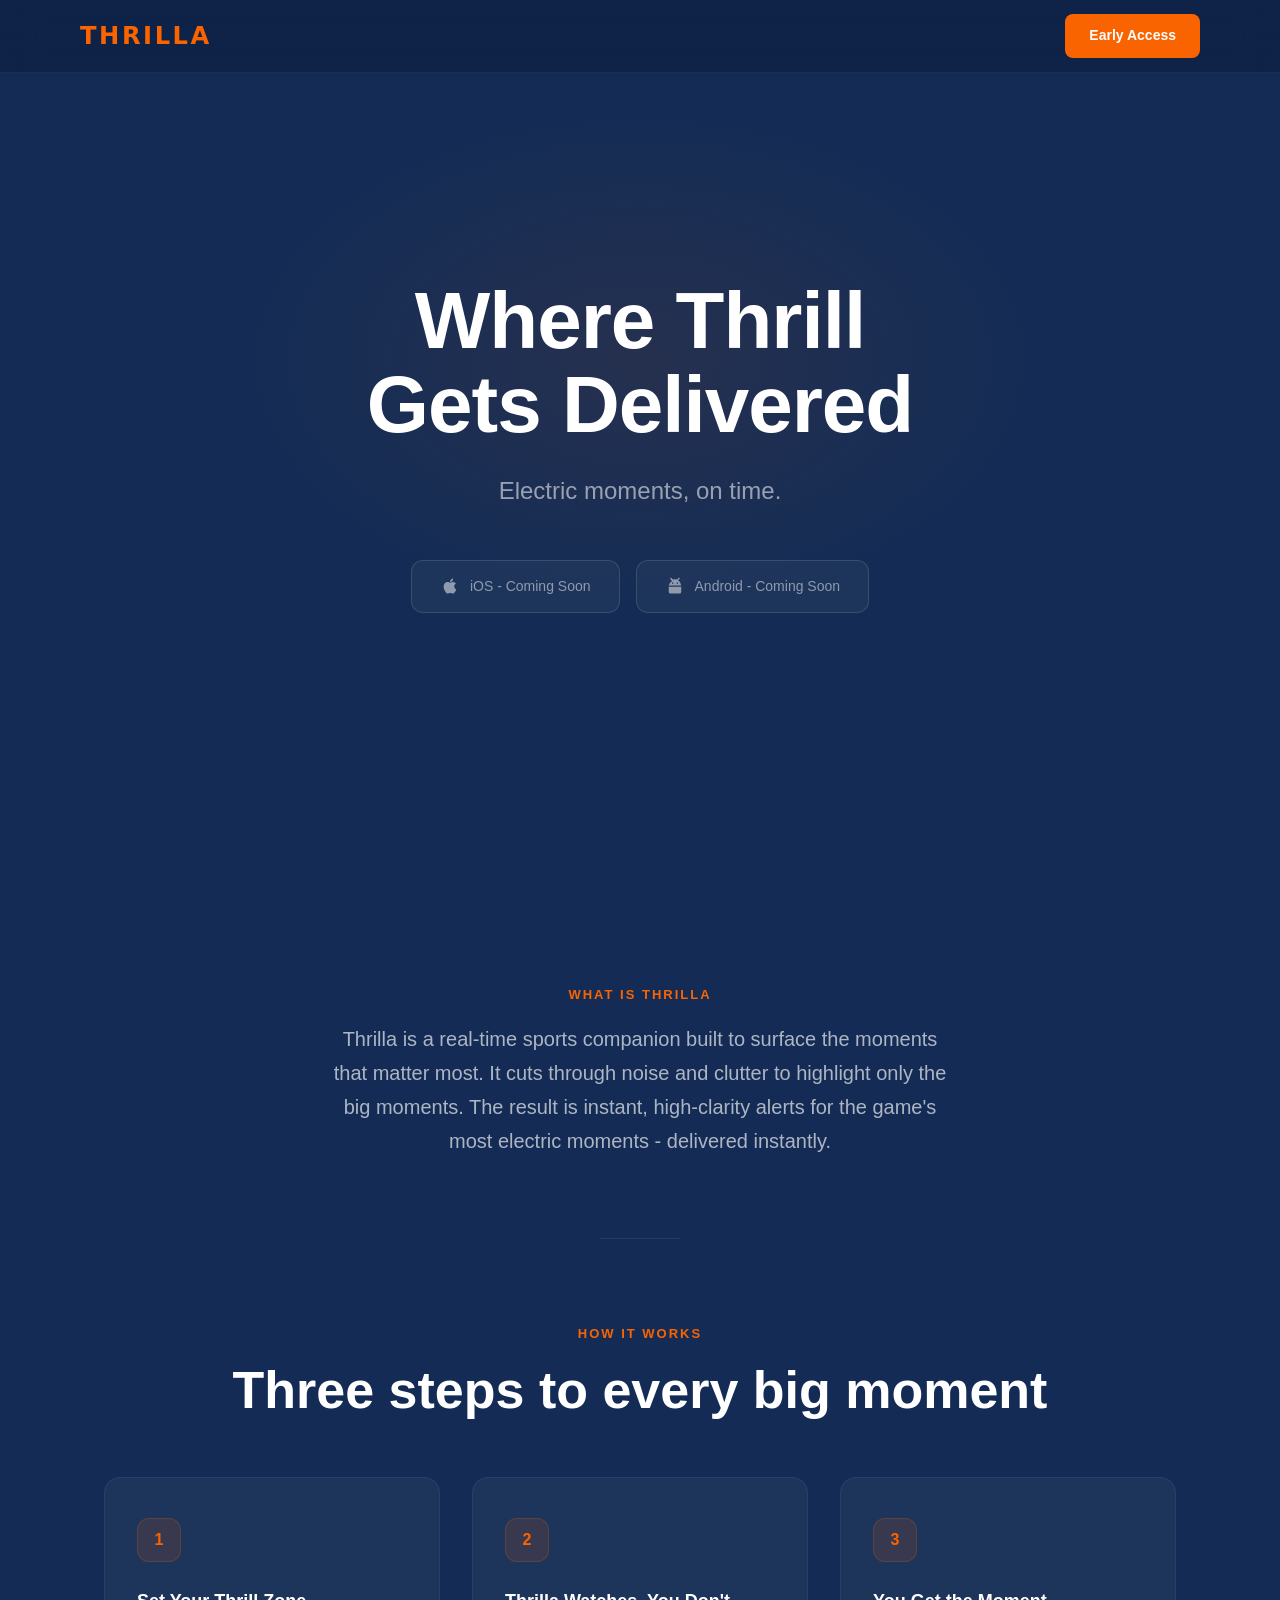
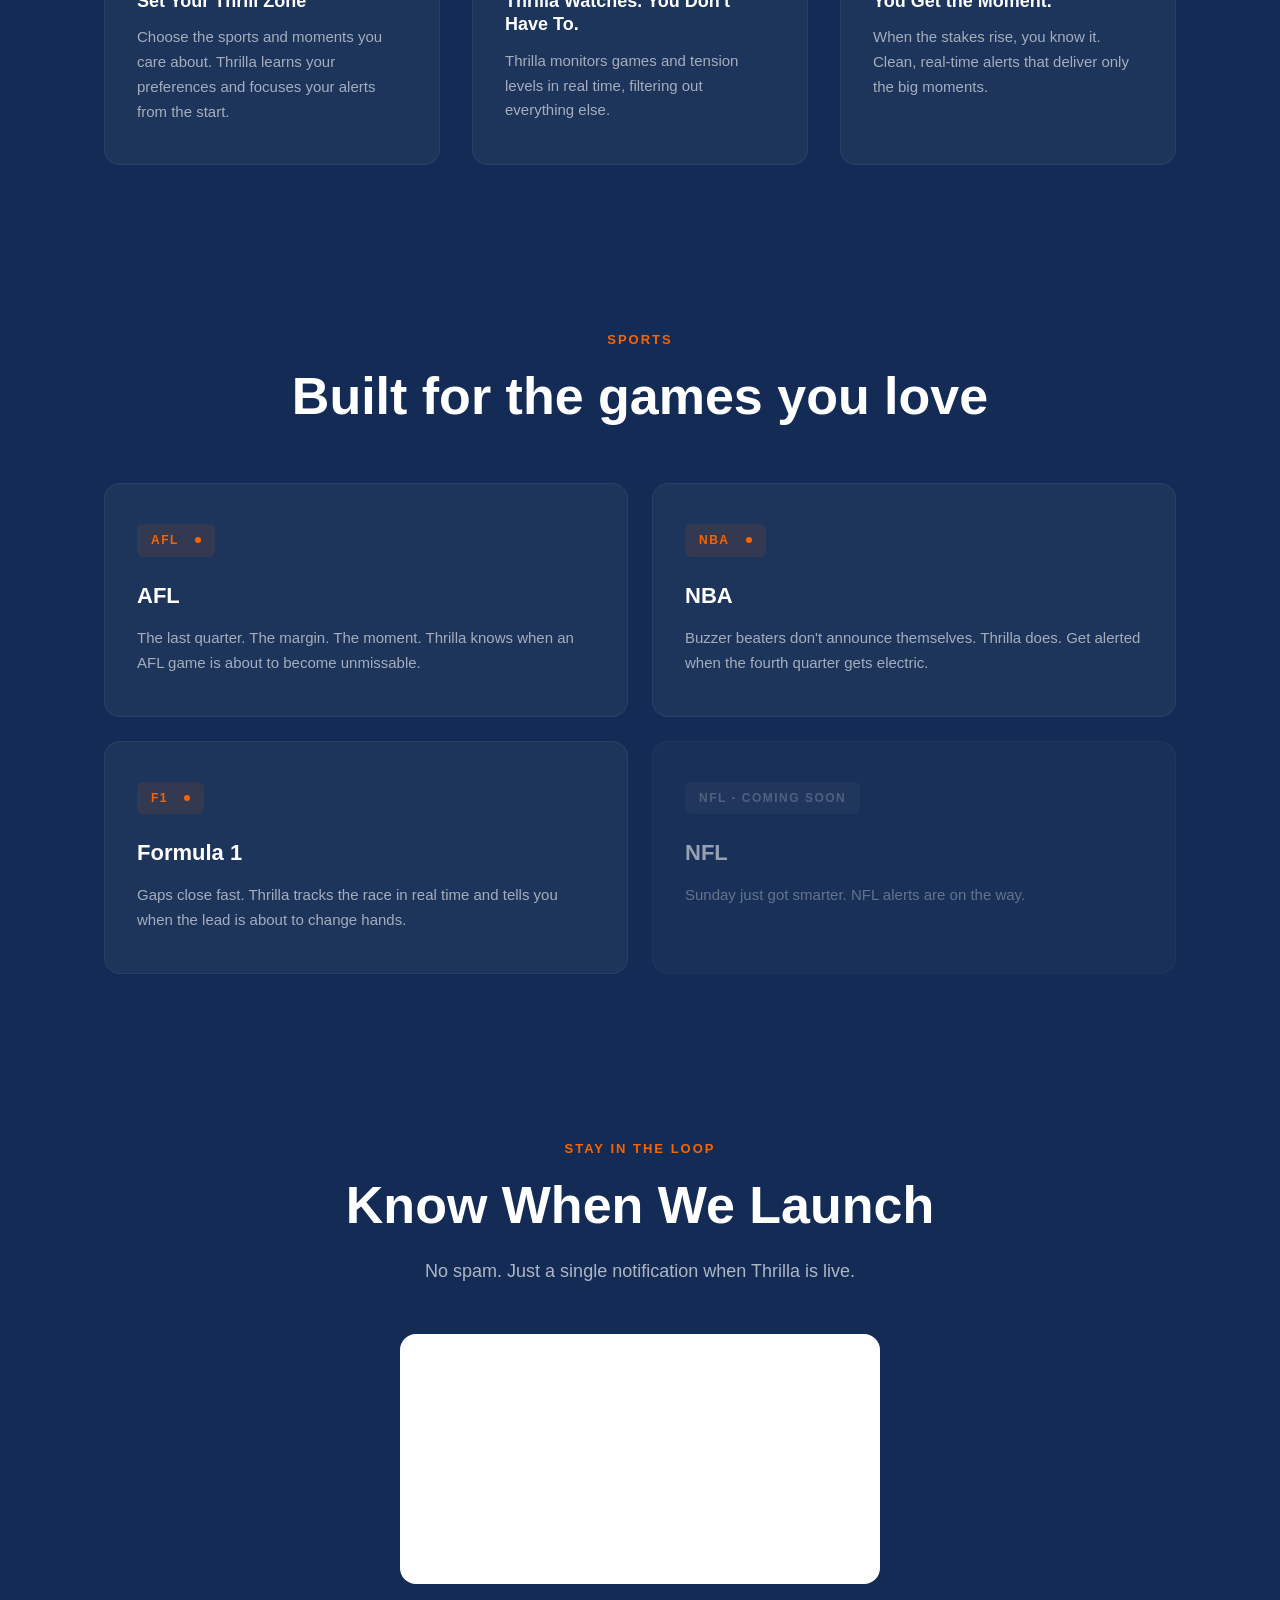
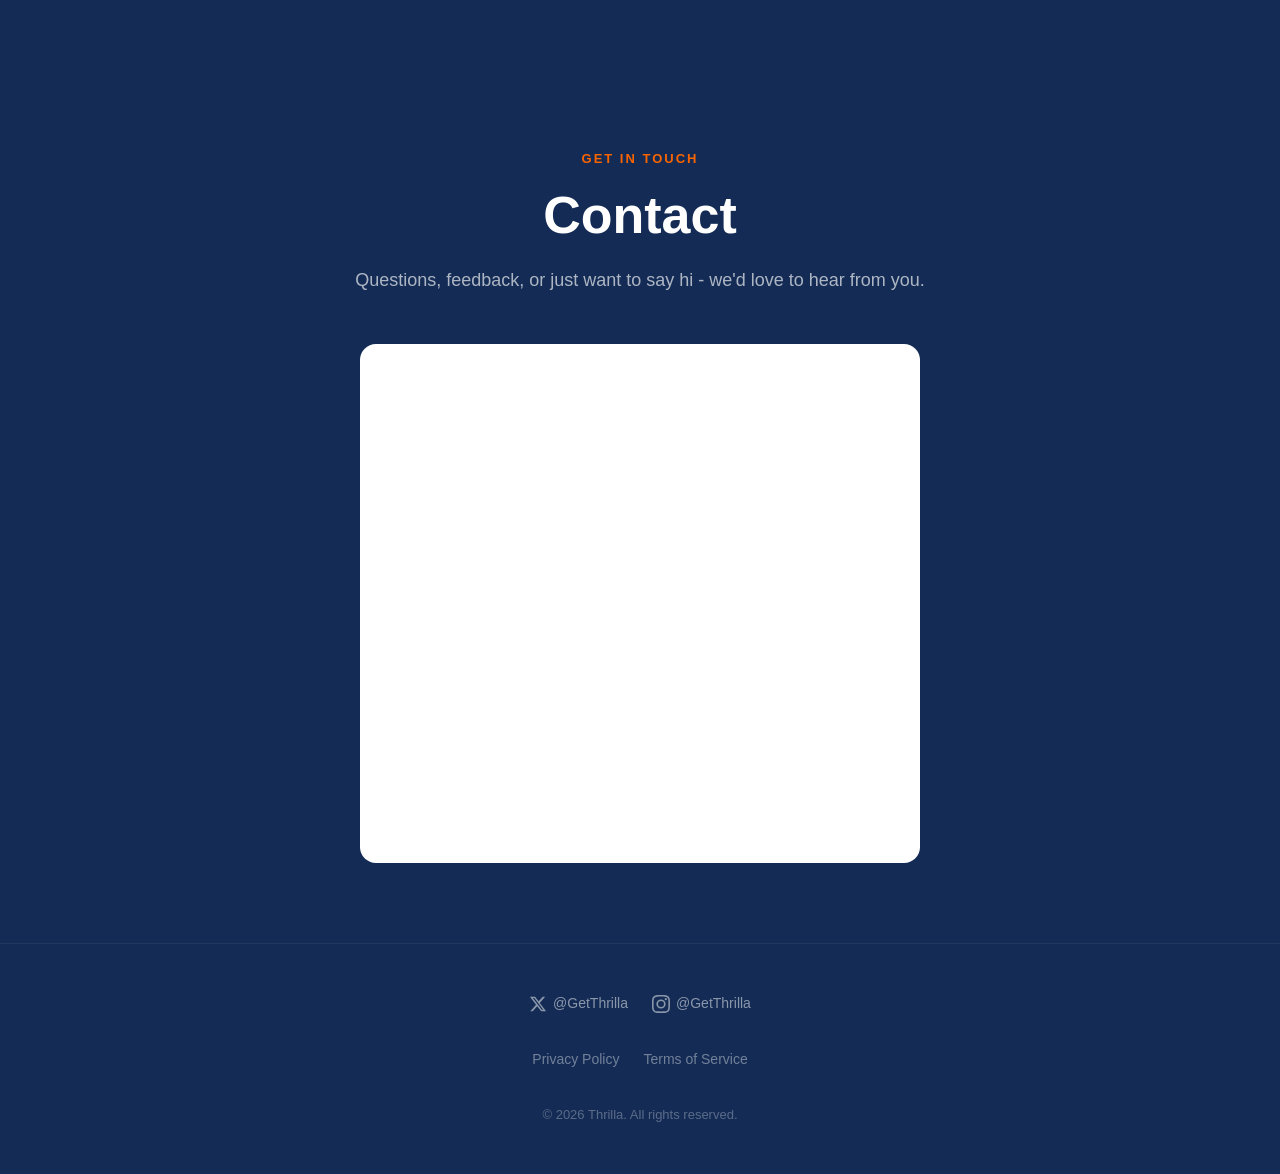
==== index.html @ 83146dfb "Add landing page, shared stylesheet, and wordmark placeholder Hero, about, how-it-works, sports, wai" ====
<!DOCTYPE html>
<html lang="en">
<head>
  <meta charset="UTF-8" />
  <meta name="viewport" content="width=device-width, initial-scale=1.0" />
  <title>Thrilla - Where Thrill Gets Delivered</title>
  <meta name="description" content="Thrilla is a real-time sports companion that surfaces the moments that matter most. Instant alerts for the game's most electric moments." />
  <meta name="theme-color" content="#142C55" />
  <link rel="stylesheet" href="css/styles.css" />
</head>
<body>

  <!-- Nav -->
  <nav class="nav" role="navigation" aria-label="Main navigation">
    <div class="nav-inner">
      <a href="/" class="nav-wordmark" aria-label="Thrilla home">
        <img src="assets/wordmark.svg" alt="Thrilla" width="240" height="44" />
      </a>
      <a href="#waitlist" class="nav-cta" aria-label="Get early access">Early Access</a>
    </div>
  </nav>

  <main>

    <!-- Hero -->
    <section class="hero" id="hero">
      <div class="hero-content">
        <h1 class="hero-heading">Where Thrill<br />Gets Delivered</h1>
        <p class="hero-subtext">Electric moments, on time.</p>
        <div class="hero-badges">
          <span class="store-badge" aria-label="iOS app coming soon">
            <svg width="20" height="20" viewBox="0 0 24 24" fill="none" aria-hidden="true">
              <path d="M17.05 20.28c-.98.95-2.05.8-3.08.35-1.09-.46-2.09-.48-3.24 0-1.44.62-2.2.44-3.06-.35C2.79 15.25 3.51 7.59 9.05 7.31c1.35.07 2.29.74 3.08.8 1.18-.24 2.31-.93 3.57-.84 1.51.12 2.65.72 3.4 1.8-3.12 1.87-2.38 5.98.48 7.13-.57 1.5-1.31 2.99-2.54 4.09zM12.03 7.25c-.15-2.23 1.66-4.07 3.74-4.25.29 2.58-2.34 4.5-3.74 4.25z" fill="currentColor"/>
            </svg>
            iOS - Coming Soon
          </span>
          <span class="store-badge" aria-label="Android app coming soon">
            <svg width="20" height="20" viewBox="0 0 24 24" fill="none" aria-hidden="true">
              <path d="M17.523 2.236a.75.75 0 010 1.028l-1.8 1.905A7.47 7.47 0 0119.5 11.25H4.5a7.47 7.47 0 013.777-5.08L6.477 3.263a.75.75 0 011.046-1.028L9.48 4.265a7.438 7.438 0 012.52-.441c.91 0 1.77.16 2.573.454l1.95-2.042zM10 8.25a.75.75 0 00-1.5 0v.5a.75.75 0 001.5 0v-.5zm5.5 0a.75.75 0 00-1.5 0v.5a.75.75 0 001.5 0v-.5zM4.5 12.75v6A2.25 2.25 0 006.75 21h10.5a2.25 2.25 0 002.25-2.25v-6H4.5z" fill="currentColor"/>
            </svg>
            Android - Coming Soon
          </span>
        </div>
      </div>
    </section>

    <!-- What is Thrilla -->
    <section class="about" id="about">
      <div class="container container--narrow">
        <span class="section-label">What is Thrilla</span>
        <p class="section-subtext">Thrilla is a real-time sports companion built to surface the moments that matter most. It cuts through noise and clutter to highlight only the big moments. The result is instant, high-clarity alerts for the game's most electric moments - delivered instantly.</p>
      </div>
    </section>

    <hr class="section-divider" />

    <!-- How It Works -->
    <section class="how-it-works" id="how-it-works">
      <div class="container">
        <div style="text-align: center;">
          <span class="section-label">How It Works</span>
          <h2 class="section-heading">Three steps to every big moment</h2>
        </div>
        <div class="steps-grid">
          <div class="step-card">
            <div class="step-number" aria-hidden="true">1</div>
            <h3 class="step-title">Set Your Thrill Zone</h3>
            <p class="step-desc">Choose the sports and moments you care about. Thrilla learns your preferences and focuses your alerts from the start.</p>
          </div>
          <div class="step-card">
            <div class="step-number" aria-hidden="true">2</div>
            <h3 class="step-title">Thrilla Watches. You Don't Have To.</h3>
            <p class="step-desc">Thrilla monitors games and tension levels in real time, filtering out everything else.</p>
          </div>
          <div class="step-card">
            <div class="step-number" aria-hidden="true">3</div>
            <h3 class="step-title">You Get the Moment.</h3>
            <p class="step-desc">When the stakes rise, you know it. Clean, real-time alerts that deliver only the big moments.</p>
          </div>
        </div>
      </div>
    </section>

    <!-- Sports Covered -->
    <section class="sports" id="sports">
      <div class="container">
        <div style="text-align: center;">
          <span class="section-label">Sports</span>
          <h2 class="section-heading">Built for the games you love</h2>
        </div>
        <div class="sports-grid">
          <div class="sport-card">
            <span class="sport-badge sport-badge--live">AFL <span aria-label="Live">&#8203;</span></span>
            <h3 class="sport-name">AFL</h3>
            <p class="sport-desc">The last quarter. The margin. The moment. Thrilla knows when an AFL game is about to become unmissable.</p>
          </div>
          <div class="sport-card">
            <span class="sport-badge sport-badge--live">NBA <span aria-label="Live">&#8203;</span></span>
            <h3 class="sport-name">NBA</h3>
            <p class="sport-desc">Buzzer beaters don't announce themselves. Thrilla does. Get alerted when the fourth quarter gets electric.</p>
          </div>
          <div class="sport-card">
            <span class="sport-badge sport-badge--live">F1 <span aria-label="Live">&#8203;</span></span>
            <h3 class="sport-name">Formula 1</h3>
            <p class="sport-desc">Gaps close fast. Thrilla tracks the race in real time and tells you when the lead is about to change hands.</p>
          </div>
          <div class="sport-card sport-card--soon">
            <span class="sport-badge sport-badge--soon">NFL - Coming Soon</span>
            <h3 class="sport-name">NFL</h3>
            <p class="sport-desc">Sunday just got smarter. NFL alerts are on the way.</p>
          </div>
        </div>
      </div>
    </section>

    <!-- Waitlist -->
    <section class="waitlist" id="waitlist">
      <div class="container container--narrow">
        <span class="section-label">Stay in the Loop</span>
        <h2 class="section-heading">Know When We Launch</h2>
        <p class="section-subtext" style="margin: 0 auto 48px;">No spam. Just a single notification when Thrilla is live.</p>
        <div class="form-wrapper">
          <iframe data-tally-src="https://tally.so/embed/7RaXMa?hideTitle=1&transparentBackground=1&dynamicHeight=1" loading="lazy" width="100%" height="177" frameborder="0" marginheight="0" marginwidth="0" title="Know When We Launch"></iframe>
        </div>
      </div>
    </section>

    <!-- Contact -->
    <section class="contact" id="contact">
      <div class="container container--narrow">
        <span class="section-label">Get in Touch</span>
        <h2 class="section-heading">Contact</h2>
        <p class="section-subtext" style="margin: 0 auto 48px;">Questions, feedback, or just want to say hi - we'd love to hear from you.</p>
        <div class="form-wrapper">
          <iframe data-tally-src="https://tally.so/embed/zxGEO0?hideTitle=1&transparentBackground=1&dynamicHeight=1" loading="lazy" width="100%" height="447" frameborder="0" marginheight="0" marginwidth="0" title="Contact"></iframe>
        </div>
      </div>
    </section>

  </main>

  <!-- Footer -->
  <footer class="footer">
    <div class="container">
      <div class="footer-inner">
        <div class="footer-socials">
          <a href="https://x.com/GetThrilla" target="_blank" rel="noopener noreferrer" class="footer-social-link" aria-label="Thrilla on X (Twitter)">
            <svg width="18" height="18" viewBox="0 0 24 24" fill="currentColor" aria-hidden="true">
              <path d="M18.244 2.25h3.308l-7.227 8.26 8.502 11.24H16.17l-5.214-6.817L4.99 21.75H1.68l7.73-8.835L1.254 2.25H8.08l4.713 6.231zm-1.161 17.52h1.833L7.084 4.126H5.117z"/>
            </svg>
            @GetThrilla
          </a>
          <a href="https://instagram.com/GetThrilla" target="_blank" rel="noopener noreferrer" class="footer-social-link" aria-label="Thrilla on Instagram">
            <svg width="18" height="18" viewBox="0 0 24 24" fill="currentColor" aria-hidden="true">
              <path d="M12 2.163c3.204 0 3.584.012 4.85.07 3.252.148 4.771 1.691 4.919 4.919.058 1.265.069 1.645.069 4.849 0 3.205-.012 3.584-.069 4.849-.149 3.225-1.664 4.771-4.919 4.919-1.266.058-1.644.07-4.85.07-3.204 0-3.584-.012-4.849-.07-3.26-.149-4.771-1.699-4.919-4.92-.058-1.265-.07-1.644-.07-4.849 0-3.204.013-3.583.07-4.849.149-3.227 1.664-4.771 4.919-4.919 1.266-.057 1.645-.069 4.849-.069zM12 0C8.741 0 8.333.014 7.053.072 2.695.272.273 2.69.073 7.052.014 8.333 0 8.741 0 12c0 3.259.014 3.668.072 4.948.2 4.358 2.618 6.78 6.98 6.98C8.333 23.986 8.741 24 12 24c3.259 0 3.668-.014 4.948-.072 4.354-.2 6.782-2.618 6.979-6.98.059-1.28.073-1.689.073-4.948 0-3.259-.014-3.667-.072-4.947-.196-4.354-2.617-6.78-6.979-6.98C15.668.014 15.259 0 12 0zm0 5.838a6.162 6.162 0 100 12.324 6.162 6.162 0 000-12.324zM12 16a4 4 0 110-8 4 4 0 010 8zm6.406-11.845a1.44 1.44 0 100 2.881 1.44 1.44 0 000-2.881z"/>
            </svg>
            @GetThrilla
          </a>
        </div>
        <div class="footer-links">
          <a href="/privacy" class="footer-link">Privacy Policy</a>
          <a href="/terms" class="footer-link">Terms of Service</a>
        </div>
        <p class="footer-copy">&copy; 2026 Thrilla. All rights reserved.</p>
      </div>
    </div>
  </footer>

  <!-- Tally form loader (single instance) -->
  <script>
    var d=document,w="https://tally.so/widgets/embed.js",v=function(){
      "undefined"!=typeof Tally?Tally.loadEmbeds():d.querySelectorAll("iframe[data-tally-src]:not([src])").forEach(function(e){e.src=e.dataset.tallySrc})
    };
    if("undefined"!=typeof Tally)v();
    else if(d.querySelector('script[src="'+w+'"]')==null){
      var s=d.createElement("script");s.src=w;s.onload=v;s.onerror=v;d.body.appendChild(s);
    }
  </script>

</body>
</html>
---- css/styles.css ----
/* ============================================================
   Thrilla — Landing Page Styles
   Brand: background #142C55, accent #FA6400
   Aesthetic: Dark, bold, clean (Framer-inspired)
   ============================================================ */

/* --- Reset & Base --- */
*, *::before, *::after {
  box-sizing: border-box;
  margin: 0;
  padding: 0;
}

html {
  scroll-behavior: smooth;
  scroll-padding-top: 80px;
}

body {
  background-color: #142C55;
  color: rgba(255, 255, 255, 0.80);
  font-family: -apple-system, BlinkMacSystemFont, 'Segoe UI', Roboto, Helvetica, Arial, sans-serif;
  font-size: 16px;
  line-height: 1.7;
  -webkit-font-smoothing: antialiased;
  -moz-osx-font-smoothing: grayscale;
  overflow-x: hidden;
}

img, svg {
  display: block;
  max-width: 100%;
}

a {
  color: #FA6400;
  text-decoration: none;
  transition: opacity 0.2s ease;
}

a:hover {
  opacity: 0.85;
}

/* --- Container --- */
.container {
  width: 100%;
  max-width: 1120px;
  margin: 0 auto;
  padding: 0 24px;
}

.container--narrow {
  max-width: 680px;
}

/* --- Section defaults --- */
section {
  padding: 80px 0;
  position: relative;
}

/* --- Section headers --- */
.section-label {
  display: inline-block;
  font-size: 13px;
  font-weight: 600;
  letter-spacing: 2px;
  text-transform: uppercase;
  color: #FA6400;
  margin-bottom: 16px;
}

.section-heading {
  font-size: clamp(32px, 5vw, 52px);
  font-weight: 800;
  color: #FFFFFF;
  line-height: 1.15;
  margin-bottom: 20px;
}

.section-subtext {
  font-size: clamp(16px, 2vw, 18px);
  color: rgba(255, 255, 255, 0.65);
  line-height: 1.7;
  max-width: 600px;
}

/* --- Navigation --- */
.nav {
  position: fixed;
  top: 0;
  left: 0;
  right: 0;
  z-index: 100;
  padding: 0 24px;
  background: rgba(14, 33, 68, 0.80);
  backdrop-filter: blur(20px);
  -webkit-backdrop-filter: blur(20px);
  border-bottom: 1px solid rgba(255, 255, 255, 0.06);
}

.nav-inner {
  max-width: 1120px;
  margin: 0 auto;
  display: flex;
  align-items: center;
  justify-content: space-between;
  height: 72px;
}

.nav-wordmark {
  display: flex;
  align-items: center;
  text-decoration: none;
}

.nav-wordmark img {
  height: 28px;
  width: auto;
}

.nav-cta {
  display: inline-flex;
  align-items: center;
  padding: 10px 24px;
  background: #FA6400;
  color: #FFFFFF;
  font-size: 14px;
  font-weight: 600;
  border-radius: 8px;
  text-decoration: none;
  transition: background 0.2s ease, transform 0.15s ease;
}

.nav-cta:hover {
  background: #e85b00;
  opacity: 1;
  transform: translateY(-1px);
}

/* --- Hero --- */
.hero {
  min-height: 100vh;
  display: flex;
  align-items: center;
  justify-content: center;
  text-align: center;
  padding-top: 72px;
  overflow: hidden;
}

.hero::before {
  content: '';
  position: absolute;
  top: 40%;
  left: 50%;
  transform: translate(-50%, -50%);
  width: 800px;
  height: 500px;
  background: radial-gradient(ellipse, rgba(250, 100, 0, 0.08) 0%, transparent 70%);
  pointer-events: none;
}

.hero-content {
  position: relative;
  z-index: 1;
  max-width: 800px;
}

.hero-heading {
  font-size: clamp(40px, 7vw, 80px);
  font-weight: 900;
  color: #FFFFFF;
  line-height: 1.05;
  letter-spacing: -1px;
  margin-bottom: 24px;
}

.hero-subtext {
  font-size: clamp(18px, 2.5vw, 24px);
  color: rgba(255, 255, 255, 0.55);
  font-weight: 400;
  margin-bottom: 48px;
}

.hero-badges {
  display: flex;
  align-items: center;
  justify-content: center;
  gap: 16px;
  flex-wrap: wrap;
}

.store-badge {
  display: inline-flex;
  align-items: center;
  gap: 10px;
  padding: 14px 28px;
  border: 1px solid rgba(255, 255, 255, 0.12);
  border-radius: 12px;
  background: rgba(255, 255, 255, 0.04);
  color: rgba(255, 255, 255, 0.50);
  font-size: 14px;
  font-weight: 500;
  transition: border-color 0.2s ease, background 0.2s ease;
  cursor: default;
}

.store-badge:hover {
  border-color: rgba(255, 255, 255, 0.18);
  background: rgba(255, 255, 255, 0.06);
}

.store-badge svg {
  display: inline;
  flex-shrink: 0;
}

/* --- About --- */
.about {
  text-align: center;
}

.about .section-subtext {
  margin: 0 auto;
  font-size: clamp(17px, 2.2vw, 20px);
  max-width: 720px;
}

/* --- How It Works --- */
.steps-grid {
  display: grid;
  grid-template-columns: repeat(3, 1fr);
  gap: 32px;
  margin-top: 56px;
}

.step-card {
  background: rgba(255, 255, 255, 0.04);
  border: 1px solid rgba(255, 255, 255, 0.06);
  border-radius: 16px;
  padding: 40px 32px;
  transition: border-color 0.25s ease, background 0.25s ease;
}

.step-card:hover {
  border-color: rgba(250, 100, 0, 0.20);
  background: rgba(255, 255, 255, 0.06);
}

.step-number {
  display: flex;
  align-items: center;
  justify-content: center;
  width: 44px;
  height: 44px;
  border-radius: 12px;
  background: rgba(250, 100, 0, 0.12);
  border: 1px solid rgba(250, 100, 0, 0.20);
  color: #FA6400;
  font-size: 16px;
  font-weight: 700;
  margin-bottom: 28px;
}

.step-title {
  font-size: 18px;
  font-weight: 700;
  color: #FFFFFF;
  margin-bottom: 12px;
  line-height: 1.3;
}

.step-desc {
  font-size: 15px;
  color: rgba(255, 255, 255, 0.60);
  line-height: 1.65;
}

/* --- Sports --- */
.sports-grid {
  display: grid;
  grid-template-columns: repeat(2, 1fr);
  gap: 24px;
  margin-top: 56px;
}

.sport-card {
  background: rgba(255, 255, 255, 0.04);
  border: 1px solid rgba(255, 255, 255, 0.06);
  border-radius: 16px;
  padding: 40px 32px;
  position: relative;
  overflow: hidden;
  transition: border-color 0.25s ease, background 0.25s ease;
}

.sport-card:hover {
  border-color: rgba(250, 100, 0, 0.20);
  background: rgba(255, 255, 255, 0.06);
}

.sport-card::before {
  content: '';
  position: absolute;
  top: 0;
  left: 0;
  right: 0;
  height: 2px;
  background: #FA6400;
  opacity: 0;
  transition: opacity 0.25s ease;
}

.sport-card:hover::before {
  opacity: 1;
}

.sport-badge {
  display: inline-flex;
  align-items: center;
  gap: 8px;
  padding: 6px 14px;
  border-radius: 6px;
  background: rgba(250, 100, 0, 0.10);
  font-size: 12px;
  font-weight: 700;
  letter-spacing: 1.5px;
  text-transform: uppercase;
  color: #FA6400;
  margin-bottom: 20px;
}

.sport-badge--live::after {
  content: '';
  width: 6px;
  height: 6px;
  border-radius: 50%;
  background: #FA6400;
}

.sport-badge--soon {
  background: rgba(255, 255, 255, 0.06);
  color: rgba(255, 255, 255, 0.40);
}

.sport-name {
  font-size: 22px;
  font-weight: 800;
  color: #FFFFFF;
  margin-bottom: 12px;
}

.sport-desc {
  font-size: 15px;
  color: rgba(255, 255, 255, 0.60);
  line-height: 1.65;
}

.sport-card--soon {
  opacity: 0.55;
}

.sport-card--soon:hover {
  border-color: rgba(255, 255, 255, 0.10);
  background: rgba(255, 255, 255, 0.04);
}

.sport-card--soon::before {
  display: none;
}

/* --- Waitlist --- */
.waitlist {
  text-align: center;
}

.waitlist .section-subtext {
  margin: 0 auto 48px;
}

.form-wrapper {
  max-width: 480px;
  margin: 0 auto;
  background: #FFFFFF;
  border-radius: 16px;
  padding: 32px;
}

/* --- Contact --- */
.contact {
  text-align: center;
}

.contact .section-subtext {
  margin: 0 auto 48px;
}

.contact .form-wrapper {
  max-width: 560px;
  padding: 32px;
}

/* --- Footer --- */
.footer {
  padding: 48px 0;
  border-top: 1px solid rgba(255, 255, 255, 0.06);
}

.footer-inner {
  display: flex;
  flex-direction: column;
  align-items: center;
  gap: 32px;
}

.footer-socials {
  display: flex;
  align-items: center;
  gap: 24px;
}

.footer-social-link {
  display: inline-flex;
  align-items: center;
  gap: 6px;
  color: rgba(255, 255, 255, 0.50);
  font-size: 14px;
  font-weight: 500;
  text-decoration: none;
  transition: color 0.2s ease;
}

.footer-social-link:hover {
  color: #FA6400;
  opacity: 1;
}

.footer-social-link svg {
  display: inline;
  flex-shrink: 0;
}

.footer-links {
  display: flex;
  align-items: center;
  gap: 24px;
}

.footer-link {
  color: rgba(255, 255, 255, 0.40);
  font-size: 14px;
  text-decoration: none;
  transition: color 0.2s ease;
}

.footer-link:hover {
  color: #FA6400;
  opacity: 1;
}

.footer-copy {
  font-size: 13px;
  color: rgba(255, 255, 255, 0.30);
}

/* --- Divider --- */
.section-divider {
  width: 100%;
  max-width: 80px;
  height: 1px;
  background: rgba(255, 255, 255, 0.08);
  margin: 0 auto;
  border: none;
}

/* --- Responsive --- */

/* Tablet */
@media (max-width: 900px) {
  section {
    padding: 64px 0;
  }

  .steps-grid {
    grid-template-columns: 1fr;
    gap: 20px;
    margin-top: 40px;
  }

  .step-card {
    padding: 32px 28px;
  }

  .sports-grid {
    gap: 20px;
    margin-top: 40px;
  }
}

/* Mobile */
@media (max-width: 640px) {
  section {
    padding: 56px 0;
  }

  .container {
    padding: 0 20px;
  }

  .nav {
    padding: 0 20px;
  }

  .nav-inner {
    height: 64px;
  }

  .nav-cta {
    padding: 8px 18px;
    font-size: 13px;
  }

  .hero {
    min-height: calc(100vh - 40px);
    min-height: calc(100svh - 40px);
    padding-top: 64px;
  }

  .hero::before {
    width: 400px;
    height: 300px;
  }

  .hero-heading {
    letter-spacing: -0.5px;
  }

  .hero-subtext {
    margin-bottom: 36px;
  }

  .hero-badges {
    flex-direction: column;
    gap: 12px;
  }

  .store-badge {
    width: 100%;
    max-width: 260px;
    justify-content: center;
  }

  .sports-grid {
    grid-template-columns: 1fr;
  }

  .sport-card {
    padding: 32px 24px;
  }

  .form-wrapper {
    padding: 24px 20px;
  }

  .footer-socials {
    gap: 20px;
  }

  .footer-links {
    gap: 20px;
  }
}
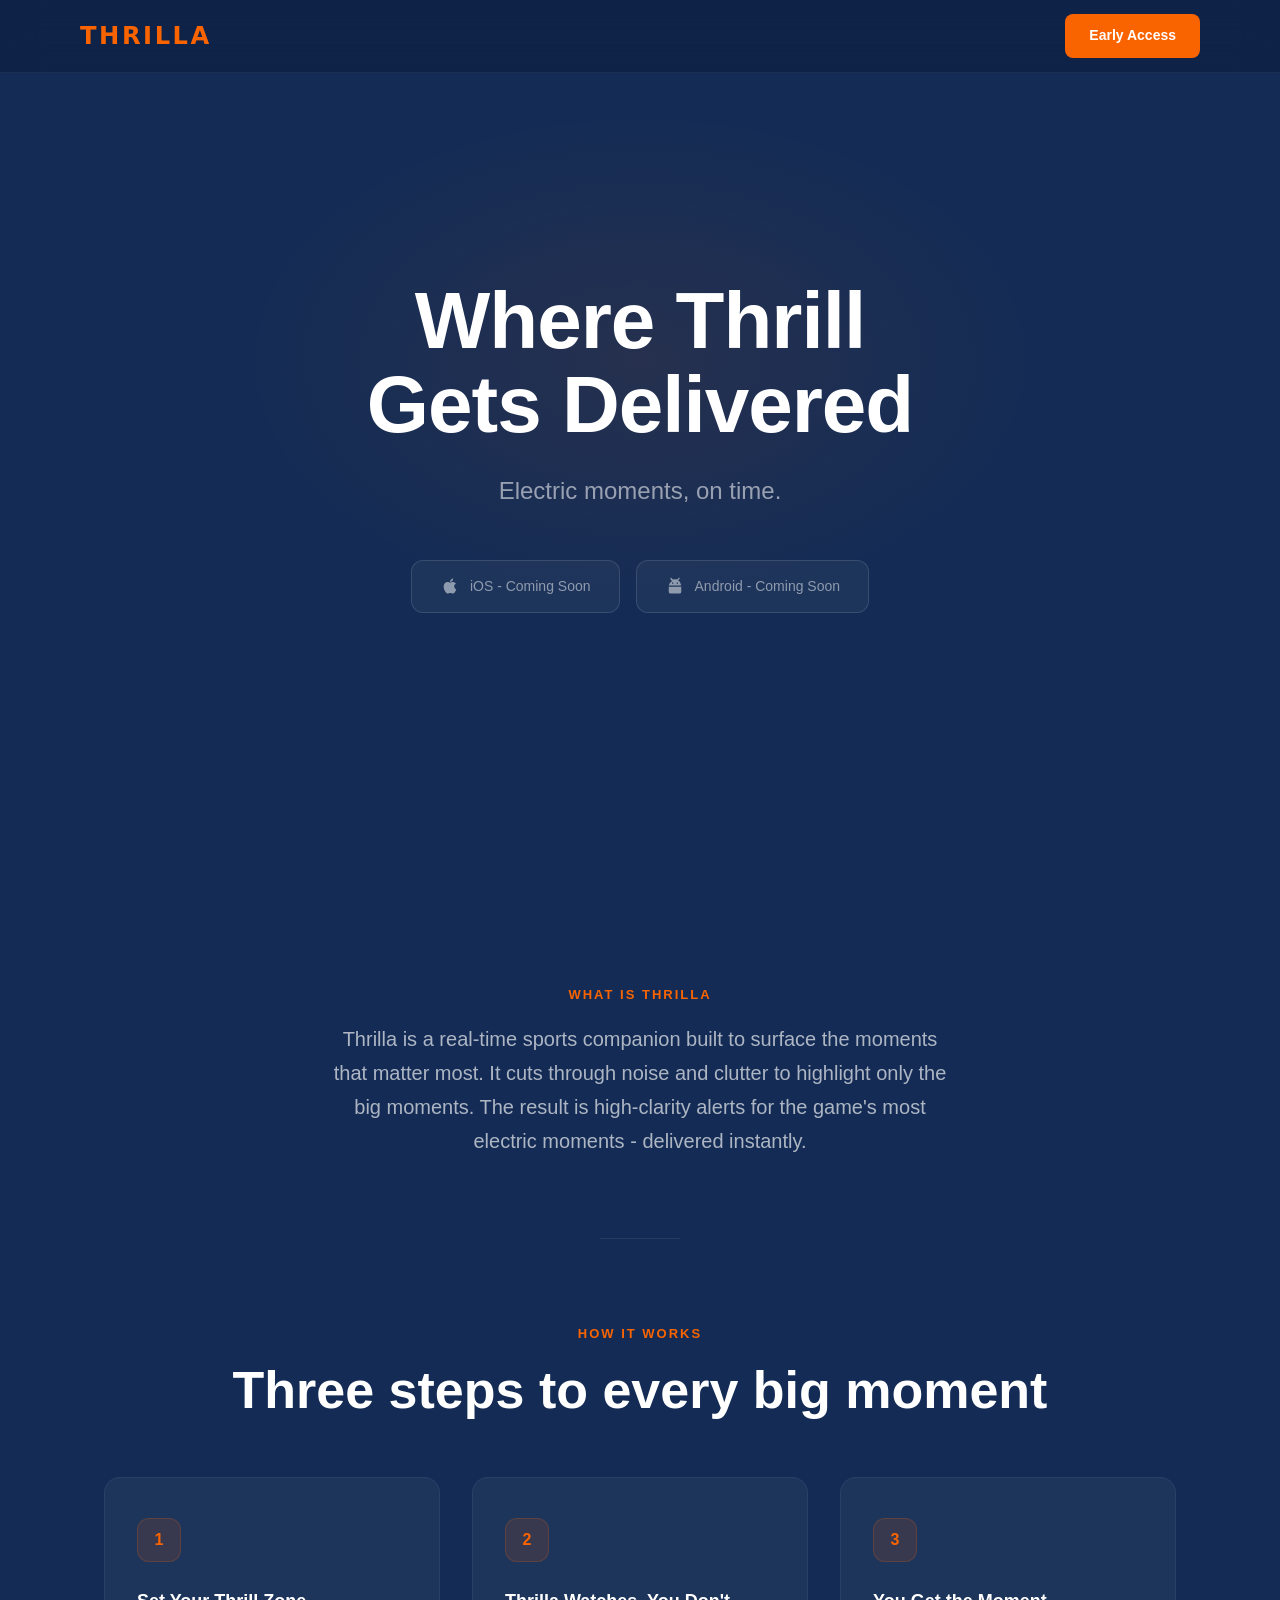
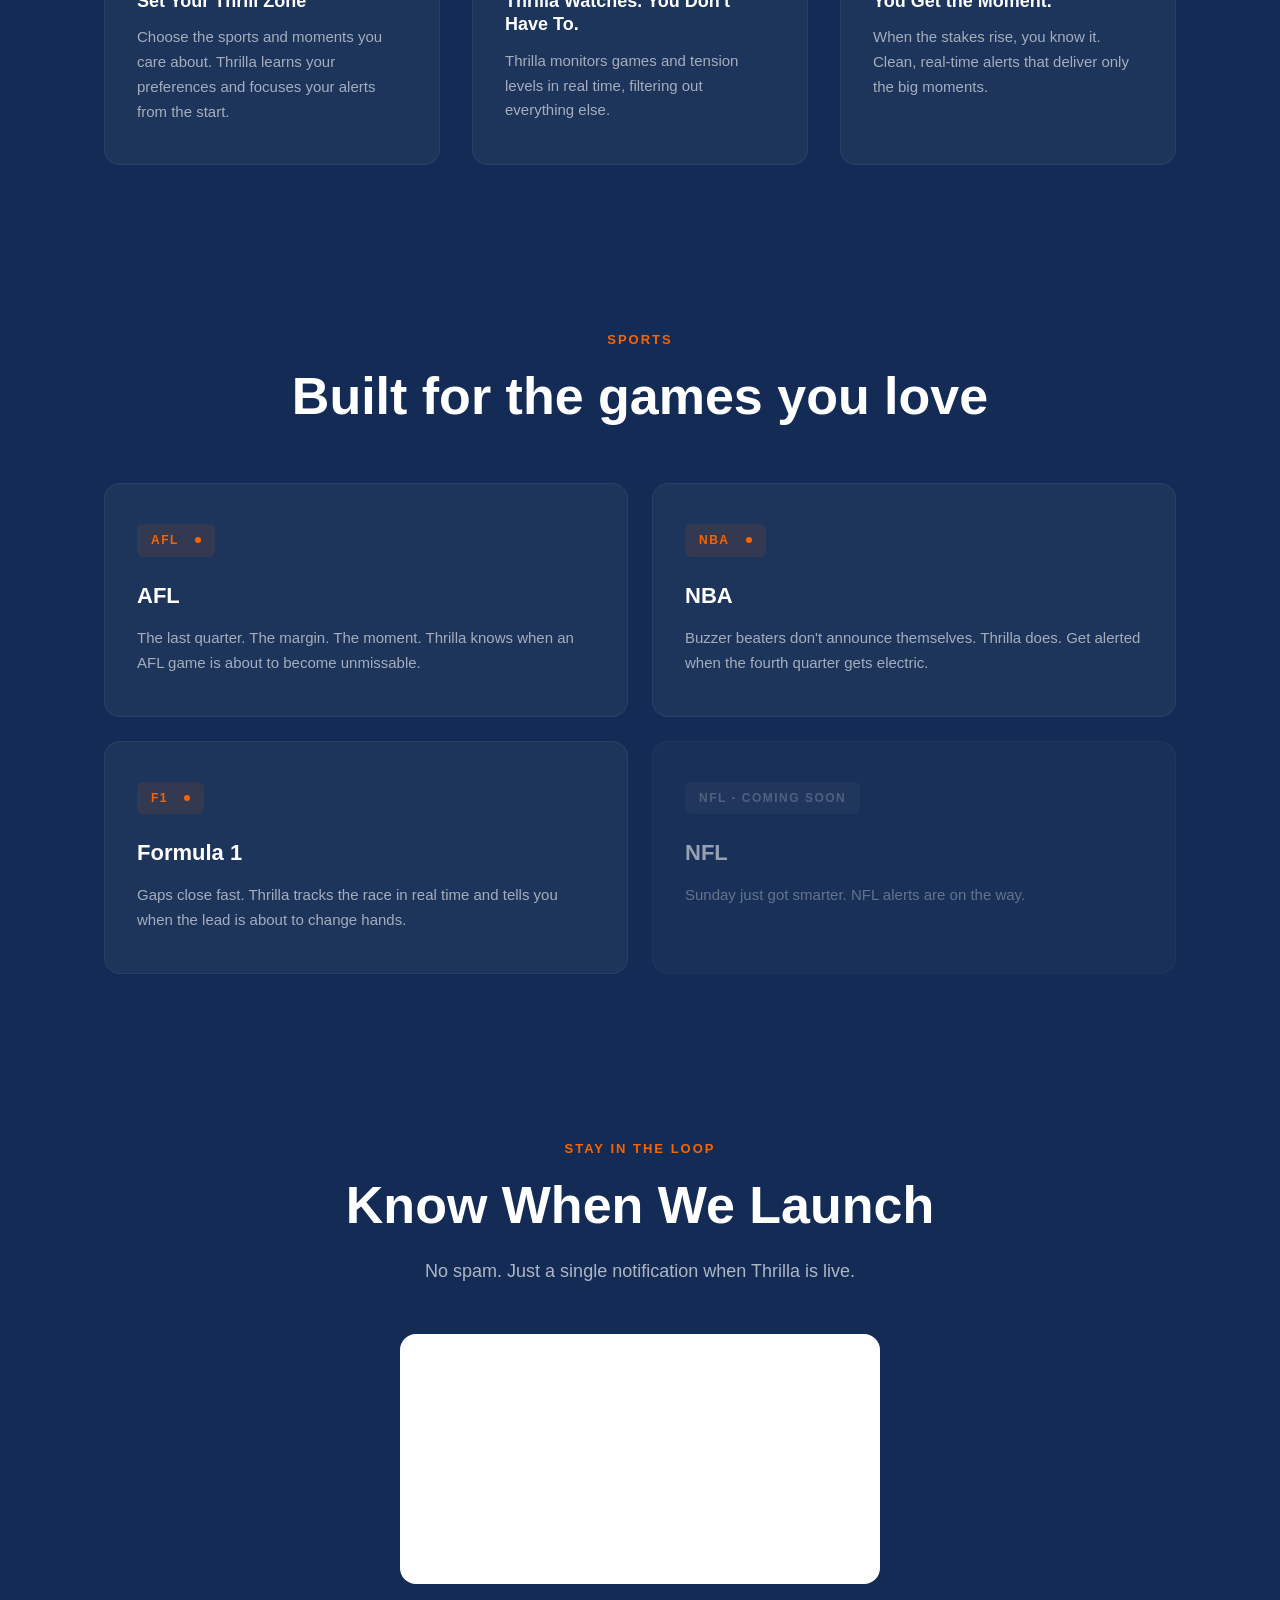
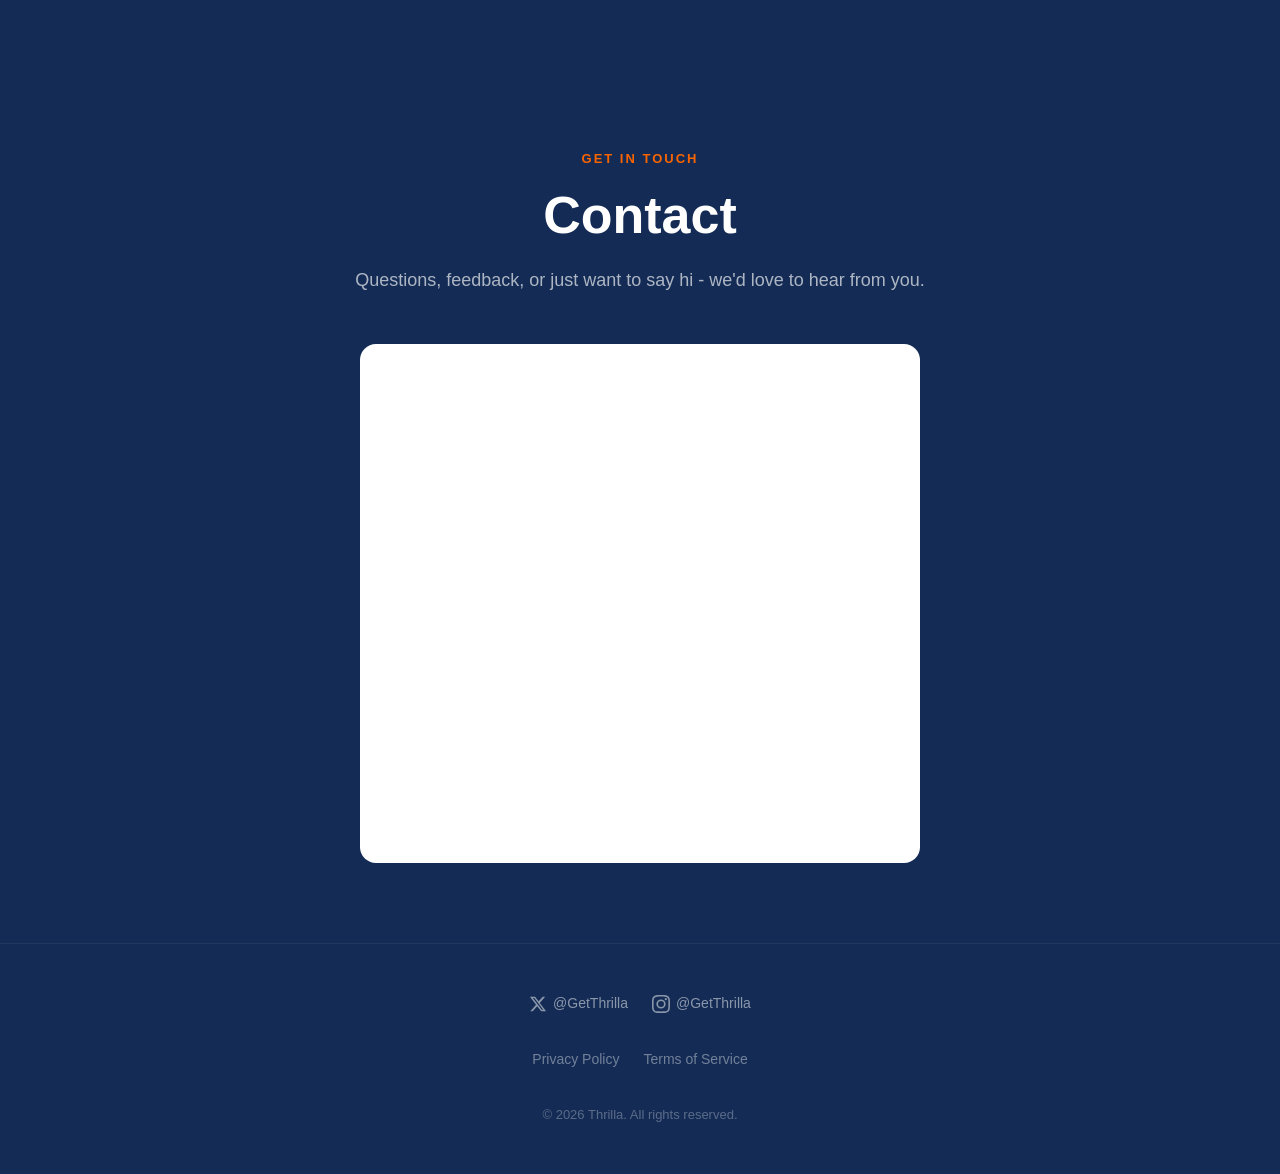
==== commit e069867c: "Fix double 'instant' in What is Thrilla copy Co-Authored-By: Claude Opus 4.6 <noreply@anthropic.com>" ====
--- a/index.html
+++ b/index.html
@@ -48,7 +48,7 @@
     <section class="about" id="about">
       <div class="container container--narrow">
         <span class="section-label">What is Thrilla</span>
-        <p class="section-subtext">Thrilla is a real-time sports companion built to surface the moments that matter most. It cuts through noise and clutter to highlight only the big moments. The result is instant, high-clarity alerts for the game's most electric moments - delivered instantly.</p>
+        <p class="section-subtext">Thrilla is a real-time sports companion built to surface the moments that matter most. It cuts through noise and clutter to highlight only the big moments. The result is high-clarity alerts for the game's most electric moments - delivered instantly.</p>
       </div>
     </section>
 
